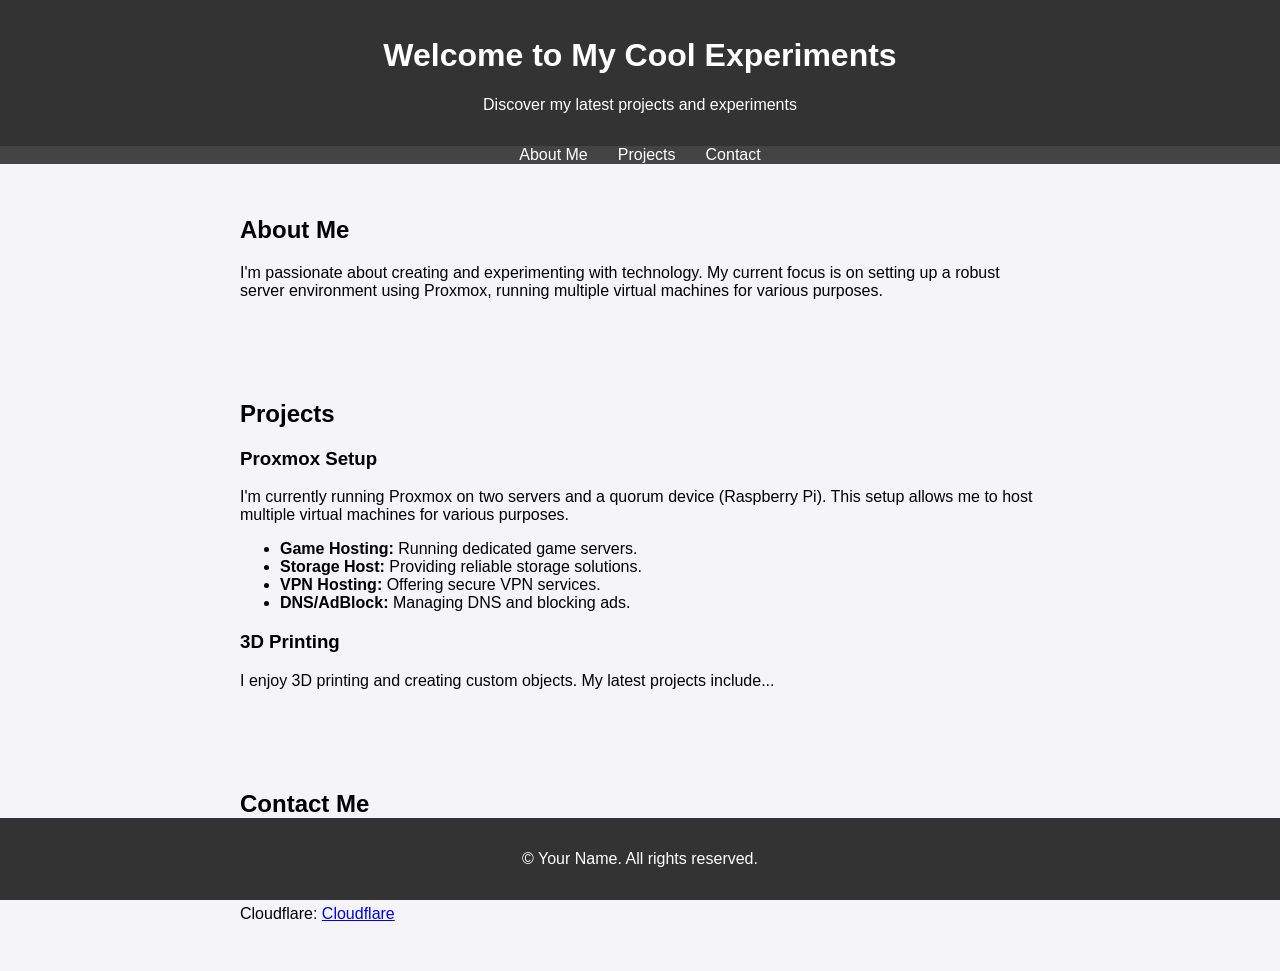
==== index.html @ bbb52e0d "testing new site font page" ====
<!DOCTYPE html>
<html lang="en">
<head>
    <meta charset="UTF-8">
    <meta name="viewport" content="width=device-width, initial-scale=1.0">
    <title>My Cool Experiments</title>
    <style>
        body {
            font-family: Arial, sans-serif;
            margin: 0;
            padding: 0;
            background-color: #f4f4f9;
        }
        header {
            background-color: #333;
            color: #fff;
            text-align: center;
            padding: 1em 0;
        }
        nav {
            display: flex;
            justify-content: center;
            background-color: #444;
        }
        nav a {
            color: #fff;
            margin: 0 15px;
            text-decoration: none;
        }
        section {
            padding: 2em;
            max-width: 800px;
            margin: 0 auto;
        }
        footer {
            background-color: #333;
            color: #fff;
            text-align: center;
            padding: 1em 0;
            position: fixed;
            width: 100%;
            bottom: 0;
        }
    </style>
</head>
<body>

<header>
    <h1>Welcome to My Cool Experiments</h1>
    <p>Discover my latest projects and experiments</p>
</header>

<nav>
    <a href="#about">About Me</a>
    <a href="#projects">Projects</a>
    <a href="#contact">Contact</a>
</nav>

<section id="about">
    <h2>About Me</h2>
    <p>I'm passionate about creating and experimenting with technology. My current focus is on setting up a robust server environment using Proxmox, running multiple virtual machines for various purposes.</p>
</section>

<section id="projects">
    <h2>Projects</h2>
    <!-- Add your projects here -->
    <div class="project">
        <h3>Proxmox Setup</h3>
        <p>I'm currently running Proxmox on two servers and a quorum device (Raspberry Pi). This setup allows me to host multiple virtual machines for various purposes.</p>
        <ul>
            <li><strong>Game Hosting:</strong> Running dedicated game servers.</li>
            <li><strong>Storage Host:</strong> Providing reliable storage solutions.</li>
            <li><strong>VPN Hosting:</strong> Offering secure VPN services.</li>
            <li><strong>DNS/AdBlock:</strong> Managing DNS and blocking ads.</li>
        </ul>
    </div>
    <div class="project">
        <h3>3D Printing</h3>
        <p>I enjoy 3D printing and creating custom objects. My latest projects include...</p>
    </div>
    <!-- Add more projects as needed -->
</section>

<section id="contact">
    <h2>Contact Me</h2>
    <p>Email: your-email@example.com</p>
    <p>GitHub: <a href="https://github.com/yourusername" target="_blank">your-username</a></p>
    <p>Cloudflare: <a href="https://www.cloudflare.com/" target="_blank">Cloudflare</a></p>
</section>

<footer id="footer">
    <p>&copy; <span id="year"></span> Your Name. All rights reserved.</p>
</footer>

<script>
    // JavaScript to dynamically update the year in the footer const currentYear = new Date().getFullYear();
    document.getElementById('year').textContent = currentYear;
</script>

</body>
</html>
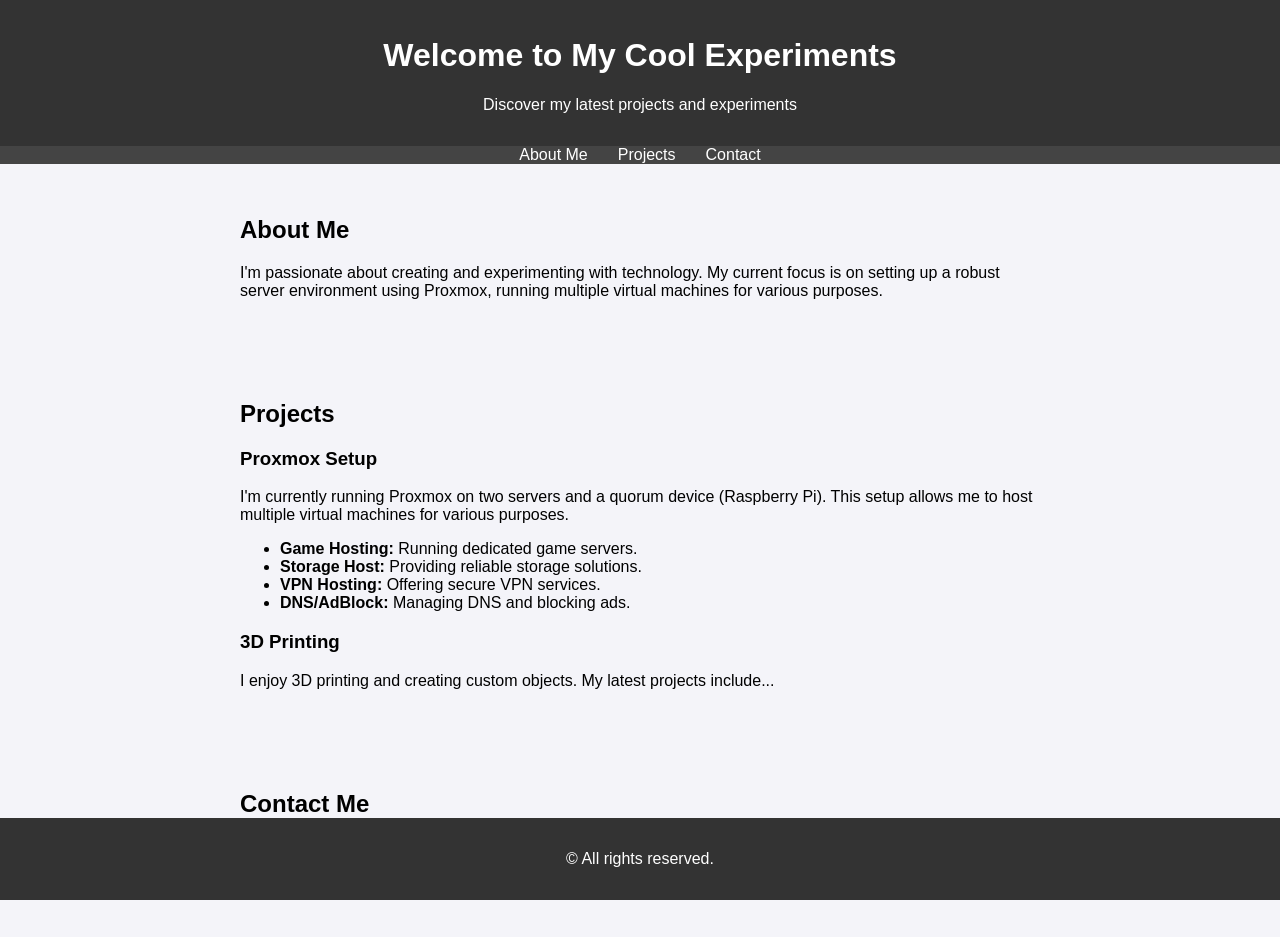
==== commit e0fa702c: "update to contact me" ====
--- a/index.html
+++ b/index.html
@@ -83,13 +83,13 @@
 
 <section id="contact">
     <h2>Contact Me</h2>
-    <p>Email: your-email@example.com</p>
-    <p>GitHub: <a href="https://github.com/yourusername" target="_blank">your-username</a></p>
-    <p>Cloudflare: <a href="https://www.cloudflare.com/" target="_blank">Cloudflare</a></p>
+    <p>Email: Info@thetestingfacility.co.uk</p>
+    <p>GitHub: <a href="https://github.com/SilvastaDaProot" target="_blank">SilvastaDaProot/a></p>
+
 </section>
 
 <footer id="footer">
-    <p>&copy; <span id="year"></span> Your Name. All rights reserved.</p>
+    <p>&copy; <span id="year"></span> All rights reserved.</p>
 </footer>
 
 <script>
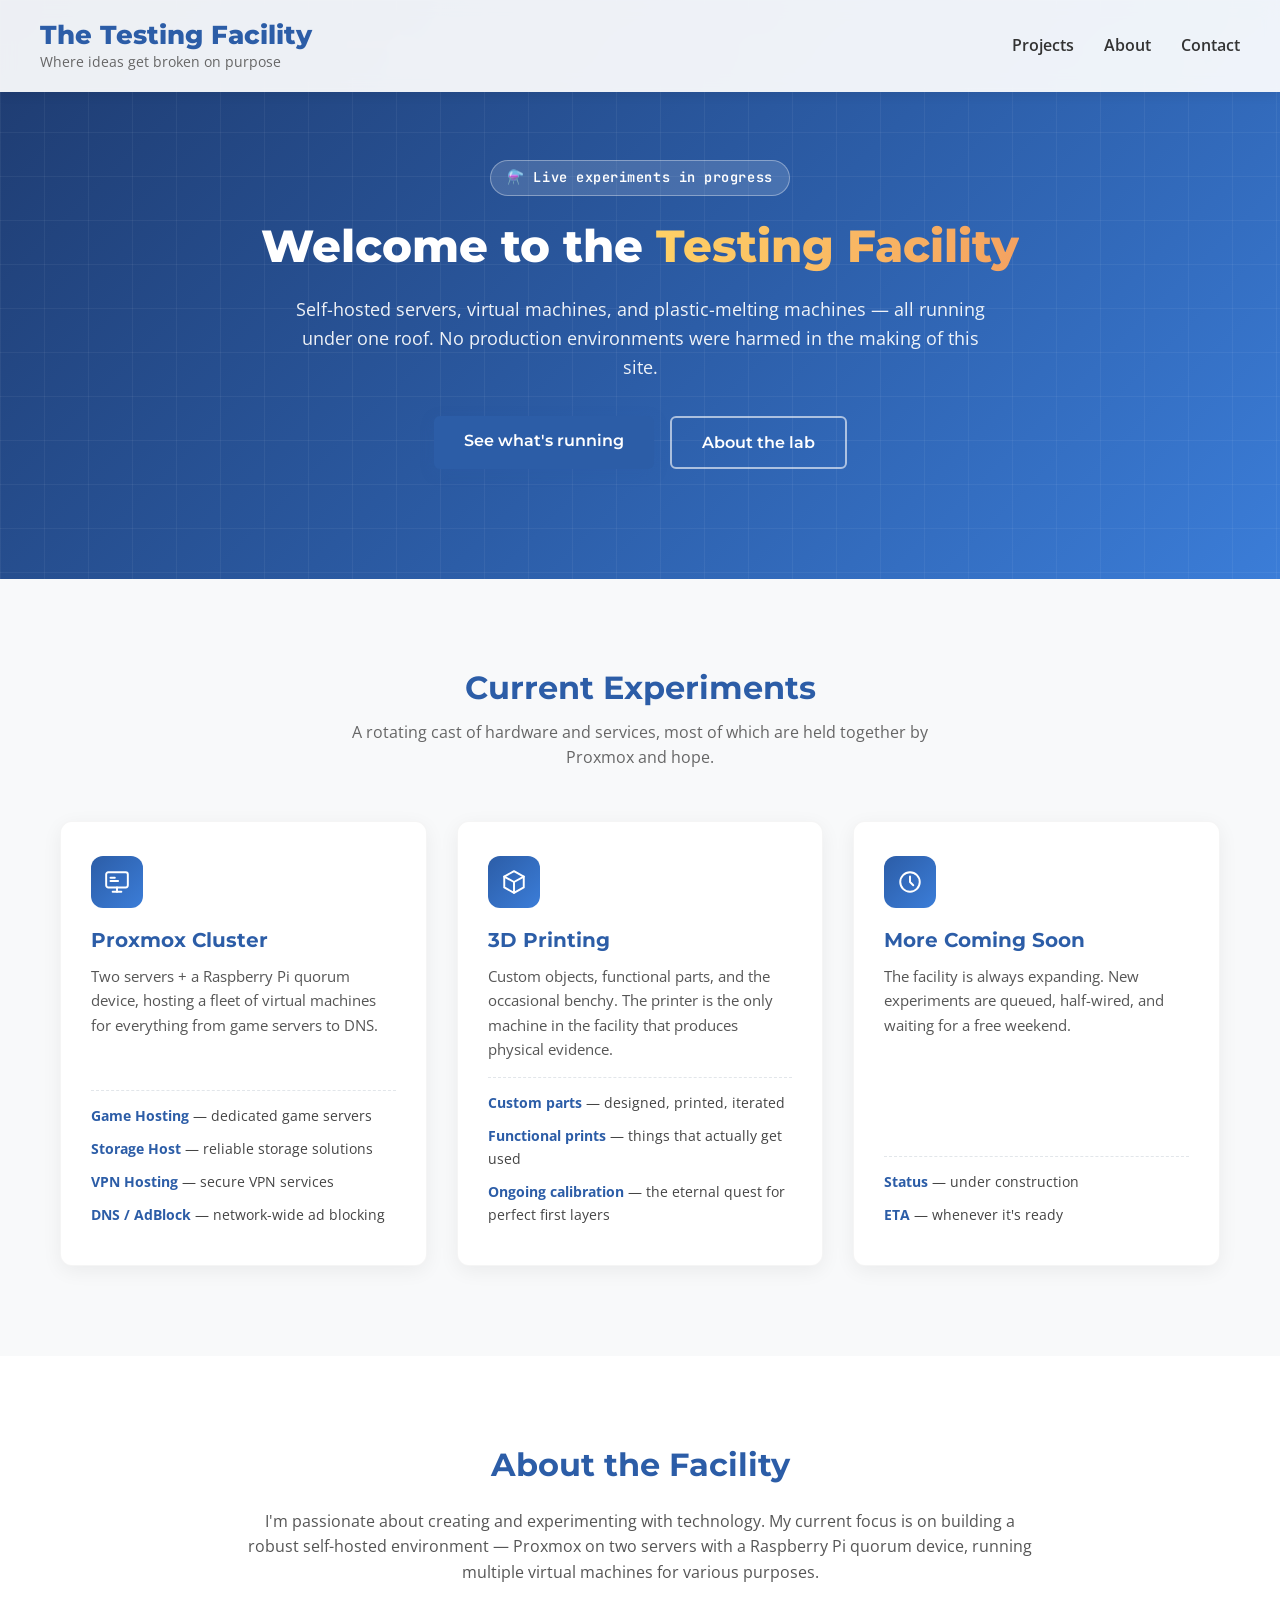
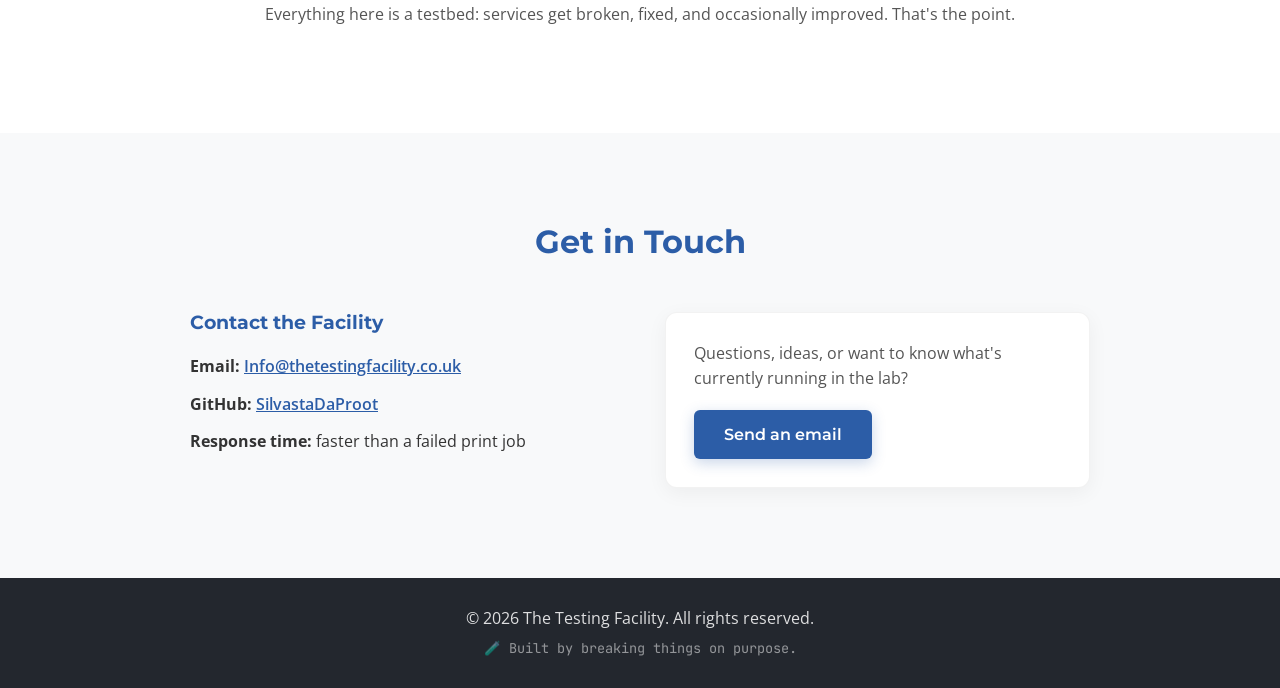
==== commit 05ecf622: "Jazz up the site: hero, project cards, contact section, cleanup" ====
--- a/index.html
+++ b/index.html
@@ -3,99 +3,134 @@
 <head>
     <meta charset="UTF-8">
     <meta name="viewport" content="width=device-width, initial-scale=1.0">
-    <title>My Cool Experiments</title>
-    <style>
-        body {
-            font-family: Arial, sans-serif;
-            margin: 0;
-            padding: 0;
-            background-color: #f4f4f9;
-        }
-        header {
-            background-color: #333;
-            color: #fff;
-            text-align: center;
-            padding: 1em 0;
-        }
-        nav {
-            display: flex;
-            justify-content: center;
-            background-color: #444;
-        }
-        nav a {
-            color: #fff;
-            margin: 0 15px;
-            text-decoration: none;
-        }
-        section {
-            padding: 2em;
-            max-width: 800px;
-            margin: 0 auto;
-        }
-        footer {
-            background-color: #333;
-            color: #fff;
-            text-align: center;
-            padding: 1em 0;
-            position: fixed;
-            width: 100%;
-            bottom: 0;
-        }
-    </style>
+    <title>The Testing Facility — Experiments, Servers &amp; 3D Printing</title>
+    <meta name="description" content="The Testing Facility — a personal playground of experiments: Proxmox virtualization, self-hosted services, and 3D printing.">
+    <link rel="icon" href="data:image/svg+xml,<svg xmlns='http://www.w3.org/2000/svg' viewBox='0 0 100 100'><text y='.9em' font-size='90'>🧪</text></svg>">
+    <link rel="stylesheet" href="styles.css">
+    <link rel="preconnect" href="https://fonts.googleapis.com">
+    <link rel="preconnect" href="https://fonts.gstatic.com" crossorigin>
+    <link href="https://fonts.googleapis.com/css2?family=Montserrat:wght@500;600;700;800&family=Open+Sans:wght@300;400;600&family=JetBrains+Mono:wght@400;600&display=swap" rel="stylesheet">
 </head>
 <body>
 
-<header>
-    <h1>Welcome to My Cool Experiments</h1>
-    <p>Discover my latest projects and experiments</p>
-</header>
+    <header id="top">
+        <div class="container">
+            <div class="logo">
+                <h1>The Testing Facility</h1>
+                <p>Where ideas get broken on purpose</p>
+            </div>
+            <nav aria-label="Primary">
+                <ul>
+                    <li><a href="#projects">Projects</a></li>
+                    <li><a href="#about">About</a></li>
+                    <li><a href="#contact">Contact</a></li>
+                </ul>
+            </nav>
+        </div>
+    </header>
 
-<nav>
-    <a href="#about">About Me</a>
-    <a href="#projects">Projects</a>
-    <a href="#contact">Contact</a>
-</nav>
+    <section class="hero">
+        <div class="container">
+            <div class="hero-content">
+                <span class="hero-badge">⚗️ Live experiments in progress</span>
+                <h1>Welcome to the <span class="accent">Testing Facility</span></h1>
+                <p>Self-hosted servers, virtual machines, and plastic-melting machines — all running under one roof. No production environments were harmed in the making of this site.</p>
+                <div class="hero-actions">
+                    <a href="#projects" class="btn-primary">See what's running</a>
+                    <a href="#about" class="btn-ghost">About the lab</a>
+                </div>
+            </div>
+        </div>
+    </section>
 
-<section id="about">
-    <h2>About Me</h2>
-    <p>I'm passionate about creating and experimenting with technology. My current focus is on setting up a robust server environment using Proxmox, running multiple virtual machines for various purposes.</p>
-</section>
+    <section id="projects" class="services">
+        <div class="container">
+            <h2>Current Experiments</h2>
+            <p class="section-sub">A rotating cast of hardware and services, most of which are held together by Proxmox and hope.</p>
+            <div class="service-grid">
 
-<section id="projects">
-    <h2>Projects</h2>
-    <!-- Add your projects here -->
-    <div class="project">
-        <h3>Proxmox Setup</h3>
-        <p>I'm currently running Proxmox on two servers and a quorum device (Raspberry Pi). This setup allows me to host multiple virtual machines for various purposes.</p>
-        <ul>
-            <li><strong>Game Hosting:</strong> Running dedicated game servers.</li>
-            <li><strong>Storage Host:</strong> Providing reliable storage solutions.</li>
-            <li><strong>VPN Hosting:</strong> Offering secure VPN services.</li>
-            <li><strong>DNS/AdBlock:</strong> Managing DNS and blocking ads.</li>
-        </ul>
-    </div>
-    <div class="project">
-        <h3>3D Printing</h3>
-        <p>I enjoy 3D printing and creating custom objects. My latest projects include...</p>
-    </div>
-    <!-- Add more projects as needed -->
-</section>
+                <article class="service-card">
+                    <div class="card-icon" aria-hidden="true">
+                        <svg viewBox="0 0 24 24" fill="none" stroke="currentColor" stroke-width="1.8" stroke-linecap="round" stroke-linejoin="round"><rect x="2" y="3" width="20" height="14" rx="2"/><line x1="8" y1="21" x2="16" y2="21"/><line x1="12" y1="17" x2="12" y2="21"/><path d="M6 8h4M6 11h7"/></svg>
+                    </div>
+                    <h3>Proxmox Cluster</h3>
+                    <p>Two servers + a Raspberry Pi quorum device, hosting a fleet of virtual machines for everything from game servers to DNS.</p>
+                    <ul class="card-list">
+                        <li><strong>Game Hosting</strong> — dedicated game servers</li>
+                        <li><strong>Storage Host</strong> — reliable storage solutions</li>
+                        <li><strong>VPN Hosting</strong> — secure VPN services</li>
+                        <li><strong>DNS / AdBlock</strong> — network-wide ad blocking</li>
+                    </ul>
+                </article>
 
-<section id="contact">
-    <h2>Contact Me</h2>
-    <p>Email: Info@thetestingfacility.co.uk</p>
-    <p>GitHub: <a href="https://github.com/SilvastaDaProot" target="_blank">SilvastaDaProot/a></p>
+                <article class="service-card">
+                    <div class="card-icon" aria-hidden="true">
+                        <svg viewBox="0 0 24 24" fill="none" stroke="currentColor" stroke-width="1.8" stroke-linecap="round" stroke-linejoin="round"><path d="M12 2 3 7v10l9 5 9-5V7l-9-5z"/><path d="M3 7l9 5 9-5M12 12v10"/></svg>
+                    </div>
+                    <h3>3D Printing</h3>
+                    <p>Custom objects, functional parts, and the occasional benchy. The printer is the only machine in the facility that produces physical evidence.</p>
+                    <ul class="card-list">
+                        <li><strong>Custom parts</strong> — designed, printed, iterated</li>
+                        <li><strong>Functional prints</strong> — things that actually get used</li>
+                        <li><strong>Ongoing calibration</strong> — the eternal quest for perfect first layers</li>
+                    </ul>
+                </article>
 
-</section>
+                <article class="service-card">
+                    <div class="card-icon" aria-hidden="true">
+                        <svg viewBox="0 0 24 24" fill="none" stroke="currentColor" stroke-width="1.8" stroke-linecap="round" stroke-linejoin="round"><circle cx="12" cy="12" r="9"/><path d="M12 7v5l3 3"/></svg>
+                    </div>
+                    <h3>More Coming Soon</h3>
+                    <p>The facility is always expanding. New experiments are queued, half-wired, and waiting for a free weekend.</p>
+                    <ul class="card-list">
+                        <li><strong>Status</strong> — under construction</li>
+                        <li><strong>ETA</strong> — whenever it's ready</li>
+                    </ul>
+                </article>
 
-<footer id="footer">
-    <p>&copy; <span id="year"></span> All rights reserved.</p>
-</footer>
+            </div>
+        </div>
+    </section>
 
-<script>
-    // JavaScript to dynamically update the year in the footer const currentYear = new Date().getFullYear();
-    document.getElementById('year').textContent = currentYear;
-</script>
+    <section id="about" class="about">
+        <div class="container">
+            <div class="about-content">
+                <h2>About the Facility</h2>
+                <p>I'm passionate about creating and experimenting with technology. My current focus is on building a robust self-hosted environment — Proxmox on two servers with a Raspberry Pi quorum device, running multiple virtual machines for various purposes.</p>
+                <p>Everything here is a testbed: services get broken, fixed, and occasionally improved. That's the point.</p>
+            </div>
+        </div>
+    </section>
+
+    <section id="contact" class="contact">
+        <div class="container">
+            <h2>Get in Touch</h2>
+            <div class="contact-content">
+                <div class="contact-info">
+                    <h3>Contact the Facility</h3>
+                    <p><strong>Email:</strong> <a href="mailto:Info@thetestingfacility.co.uk">Info@thetestingfacility.co.uk</a></p>
+                    <p><strong>GitHub:</strong> <a href="https://github.com/SilvastaDaProot" target="_blank" rel="noopener">SilvastaDaProot</a></p>
+                    <p><strong>Response time:</strong> faster than a failed print job</p>
+                </div>
+                <div class="contact-aside">
+                    <p>Questions, ideas, or want to know what's currently running in the lab?</p>
+                    <a href="mailto:Info@thetestingfacility.co.uk" class="btn-primary">Send an email</a>
+                </div>
+            </div>
+        </div>
+    </section>
+
+    <footer>
+        <div class="container">
+            <p>&copy; <span id="year"></span> The Testing Facility. All rights reserved.</p>
+            <p class="footer-tag">🧪 Built by breaking things on purpose.</p>
+        </div>
+    </footer>
+
+    <script>
+        // Dynamically update the year in the footer
+        document.getElementById('year').textContent = new Date().getFullYear();
+    </script>
 
 </body>
-</html>
+</html>
--- a/styles.css
+++ b/styles.css
@@ -0,0 +1,409 @@
+/* Global Styles */
+* {
+    margin: 0;
+    padding: 0;
+    box-sizing: border-box;
+}
+
+html {
+    scroll-behavior: smooth;
+    scroll-padding-top: 90px;
+}
+
+body {
+    font-family: 'Open Sans', sans-serif;
+    line-height: 1.6;
+    color: #333;
+    background-color: #fff;
+}
+
+.container {
+    max-width: 1200px;
+    margin: 0 auto;
+    padding: 0 20px;
+}
+
+h1, h2, h3 {
+    font-family: 'Montserrat', sans-serif;
+    font-weight: 700;
+    line-height: 1.2;
+}
+
+a {
+    color: #2c5da7;
+}
+
+.btn-primary {
+    display: inline-block;
+    background-color: #2c5da7;
+    color: white;
+    padding: 12px 30px;
+    border-radius: 6px;
+    text-decoration: none;
+    font-weight: 600;
+    font-family: 'Montserrat', sans-serif;
+    transition: background-color 0.3s ease, transform 0.2s ease, box-shadow 0.3s ease;
+    box-shadow: 0 4px 14px rgba(44, 93, 167, 0.25);
+}
+
+.btn-primary:hover {
+    background-color: #1e447a;
+    transform: translateY(-2px);
+    box-shadow: 0 6px 20px rgba(44, 93, 167, 0.35);
+}
+
+.btn-ghost {
+    display: inline-block;
+    color: white;
+    padding: 12px 30px;
+    border-radius: 6px;
+    text-decoration: none;
+    font-weight: 600;
+    font-family: 'Montserrat', sans-serif;
+    border: 2px solid rgba(255, 255, 255, 0.6);
+    transition: background-color 0.3s ease, border-color 0.3s ease, transform 0.2s ease;
+}
+
+.btn-ghost:hover {
+    background-color: rgba(255, 255, 255, 0.12);
+    border-color: #fff;
+    transform: translateY(-2px);
+}
+
+/* Header Styles */
+header {
+    background-color: rgba(255, 255, 255, 0.92);
+    backdrop-filter: blur(8px);
+    -webkit-backdrop-filter: blur(8px);
+    box-shadow: 0 2px 12px rgba(0, 0, 0, 0.08);
+    position: fixed;
+    width: 100%;
+    top: 0;
+    z-index: 1000;
+}
+
+header .container {
+    display: flex;
+    justify-content: space-between;
+    align-items: center;
+    padding: 20px 0;
+}
+
+.logo h1 {
+    color: #2c5da7;
+    font-size: 1.6rem;
+    font-weight: 800;
+}
+
+.logo p {
+    color: #666;
+    font-size: 0.85rem;
+}
+
+nav ul {
+    display: flex;
+    list-style: none;
+}
+
+nav ul li {
+    margin-left: 30px;
+}
+
+nav ul li a {
+    text-decoration: none;
+    color: #333;
+    font-weight: 600;
+    transition: color 0.3s ease;
+}
+
+nav ul li a:hover {
+    color: #2c5da7;
+}
+
+/* Hero Section */
+.hero {
+    background: linear-gradient(135deg, #1e3a6e 0%, #2c5da7 55%, #3b7dd8 100%);
+    color: white;
+    padding: 160px 0 110px;
+    text-align: center;
+    position: relative;
+    overflow: hidden;
+}
+
+/* Subtle grid texture over the hero */
+.hero::before {
+    content: "";
+    position: absolute;
+    inset: 0;
+    background-image:
+        linear-gradient(rgba(255, 255, 255, 0.05) 1px, transparent 1px),
+        linear-gradient(90deg, rgba(255, 255, 255, 0.05) 1px, transparent 1px);
+    background-size: 44px 44px;
+    pointer-events: none;
+}
+
+.hero-content {
+    position: relative;
+    z-index: 1;
+}
+
+.hero-badge {
+    display: inline-block;
+    background: rgba(255, 255, 255, 0.14);
+    border: 1px solid rgba(255, 255, 255, 0.35);
+    padding: 6px 16px;
+    border-radius: 999px;
+    font-size: 0.85rem;
+    font-weight: 600;
+    letter-spacing: 0.04em;
+    margin-bottom: 24px;
+    font-family: 'JetBrains Mono', monospace;
+}
+
+.hero-content h1 {
+    font-size: 2.8rem;
+    margin-bottom: 20px;
+    font-weight: 800;
+}
+
+.hero-content .accent {
+    background: linear-gradient(90deg, #ffd166, #f4a261);
+    -webkit-background-clip: text;
+    background-clip: text;
+    -webkit-text-fill-color: transparent;
+    color: transparent;
+}
+
+.hero-content p {
+    font-size: 1.15rem;
+    max-width: 700px;
+    margin: 0 auto 34px;
+    opacity: 0.92;
+}
+
+.hero-actions {
+    display: flex;
+    gap: 16px;
+    justify-content: center;
+    flex-wrap: wrap;
+}
+
+/* Services Section */
+.services {
+    padding: 90px 0;
+    background-color: #f8f9fa;
+}
+
+.services h2 {
+    text-align: center;
+    font-size: 2rem;
+    margin-bottom: 12px;
+    color: #2c5da7;
+}
+
+.section-sub {
+    text-align: center;
+    max-width: 640px;
+    margin: 0 auto 50px;
+    color: #666;
+}
+
+.service-grid {
+    display: grid;
+    grid-template-columns: repeat(auto-fit, minmax(280px, 1fr));
+    gap: 30px;
+}
+
+.service-card {
+    background-color: white;
+    padding: 34px 30px;
+    border-radius: 12px;
+    box-shadow: 0 5px 20px rgba(0, 0, 0, 0.06);
+    text-align: left;
+    transition: transform 0.3s ease, box-shadow 0.3s ease;
+    border: 1px solid rgba(0, 0, 0, 0.04);
+    display: flex;
+    flex-direction: column;
+}
+
+.service-card:hover {
+    transform: translateY(-8px);
+    box-shadow: 0 14px 34px rgba(0, 0, 0, 0.1);
+}
+
+.card-icon {
+    width: 52px;
+    height: 52px;
+    border-radius: 12px;
+    background: linear-gradient(135deg, #2c5da7, #3b7dd8);
+    color: white;
+    display: flex;
+    align-items: center;
+    justify-content: center;
+    margin-bottom: 20px;
+}
+
+.card-icon svg {
+    width: 26px;
+    height: 26px;
+}
+
+.service-card h3 {
+    color: #2c5da7;
+    margin-bottom: 12px;
+    font-size: 1.25rem;
+}
+
+.service-card p {
+    color: #555;
+    font-size: 0.95rem;
+    margin-bottom: 16px;
+}
+
+.card-list {
+    list-style: none;
+    margin-top: auto;
+    padding-top: 8px;
+    border-top: 1px dashed #e2e6ea;
+}
+
+.card-list li {
+    padding: 5px 0;
+    font-size: 0.9rem;
+    color: #444;
+}
+
+.card-list li strong {
+    color: #2c5da7;
+}
+
+/* About Section */
+.about {
+    padding: 90px 0;
+    background-color: white;
+}
+
+.about-content {
+    max-width: 800px;
+    margin: 0 auto;
+    text-align: center;
+}
+
+.about-content h2 {
+    color: #2c5da7;
+    margin-bottom: 24px;
+    font-size: 2rem;
+}
+
+.about-content p {
+    color: #555;
+    margin-bottom: 16px;
+}
+
+/* Contact Section */
+.contact {
+    padding: 90px 0;
+    background-color: #f8f9fa;
+}
+
+.contact h2 {
+    text-align: center;
+    font-size: 2rem;
+    margin-bottom: 50px;
+    color: #2c5da7;
+}
+
+.contact-content {
+    display: grid;
+    grid-template-columns: repeat(auto-fit, minmax(300px, 1fr));
+    gap: 50px;
+    max-width: 900px;
+    margin: 0 auto;
+}
+
+.contact-info h3 {
+    color: #2c5da7;
+    margin-bottom: 20px;
+}
+
+.contact-info p {
+    margin-bottom: 12px;
+}
+
+.contact-info a {
+    font-weight: 600;
+}
+
+.contact-aside {
+    background: white;
+    border: 1px solid rgba(0, 0, 0, 0.05);
+    border-radius: 12px;
+    padding: 28px;
+    box-shadow: 0 5px 20px rgba(0, 0, 0, 0.05);
+    align-self: start;
+}
+
+.contact-aside p {
+    margin-bottom: 18px;
+    color: #555;
+}
+
+/* Footer */
+footer {
+    background-color: #23272e;
+    color: rgba(255, 255, 255, 0.85);
+    text-align: center;
+    padding: 28px 0;
+}
+
+.footer-tag {
+    margin-top: 6px;
+    font-size: 0.85rem;
+    opacity: 0.6;
+    font-family: 'JetBrains Mono', monospace;
+}
+
+/* Responsive Design */
+@media (max-width: 768px) {
+    header .container {
+        flex-direction: column;
+        text-align: center;
+    }
+
+    nav ul {
+        margin-top: 14px;
+    }
+
+    nav ul li {
+        margin: 0 12px;
+    }
+
+    .hero {
+        padding: 130px 0 80px;
+    }
+
+    .hero-content h1 {
+        font-size: 2rem;
+    }
+
+    .hero-content p {
+        font-size: 1rem;
+    }
+
+    .hero-actions {
+        flex-direction: column;
+        align-items: center;
+    }
+}
+
+/* Reduced motion */
+@media (prefers-reduced-motion: reduce) {
+    html {
+        scroll-behavior: auto;
+    }
+
+    * {
+        transition: none !important;
+        animation: none !important;
+    }
+}
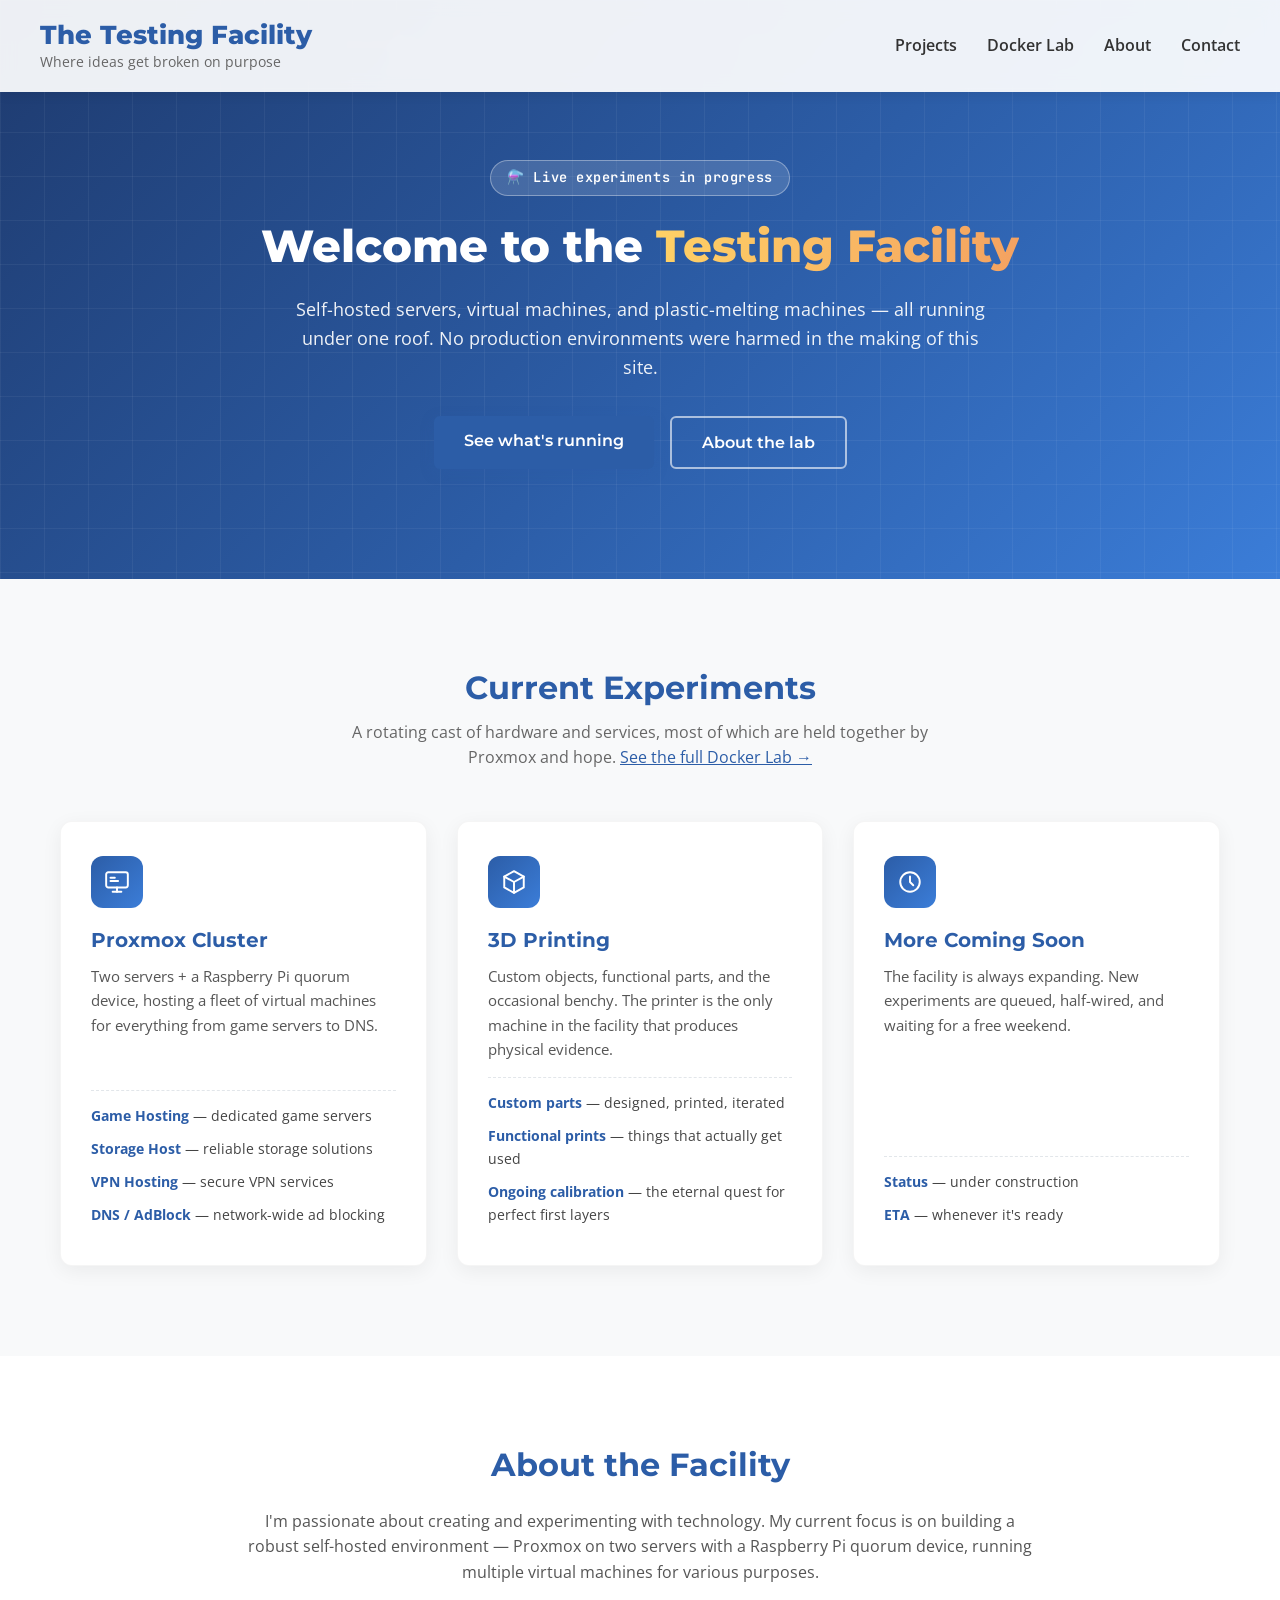
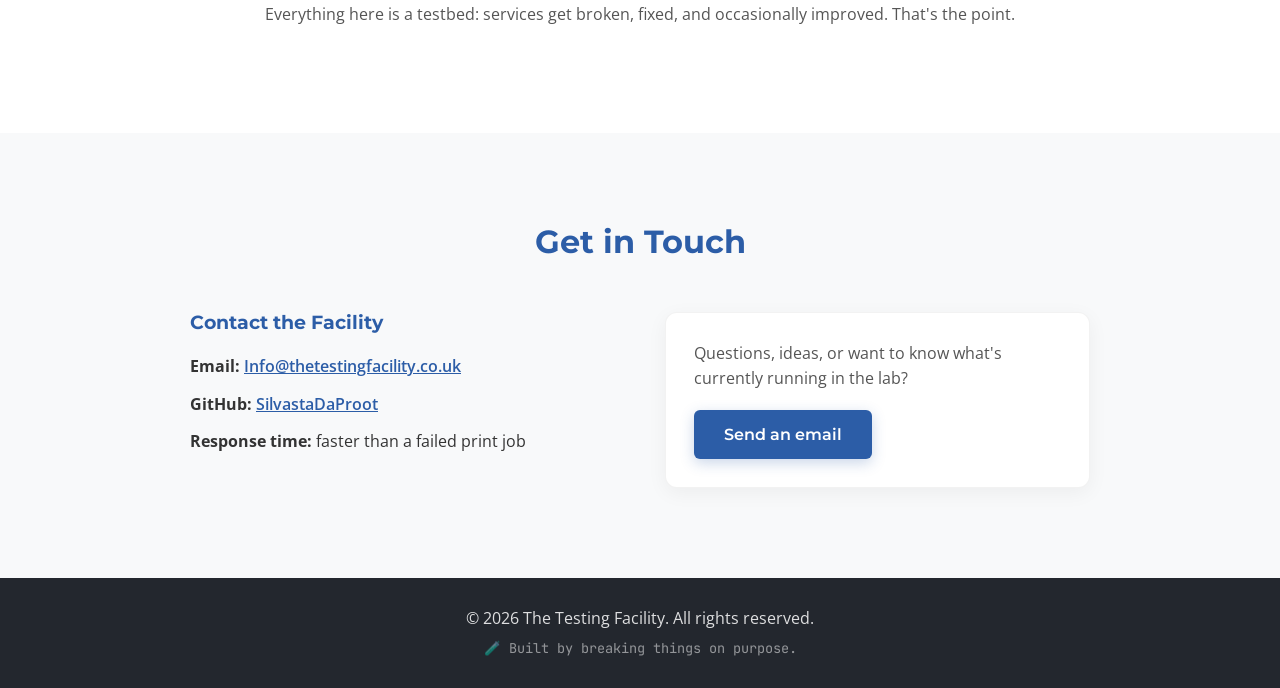
==== commit f2154cdb: "Add Docker Lab and Projects pages, wire up multi-page nav" ====
--- a/index.html
+++ b/index.html
@@ -21,7 +21,8 @@
             </div>
             <nav aria-label="Primary">
                 <ul>
-                    <li><a href="#projects">Projects</a></li>
+                    <li><a href="projects.html">Projects</a></li>
+                    <li><a href="docker.html">Docker Lab</a></li>
                     <li><a href="#about">About</a></li>
                     <li><a href="#contact">Contact</a></li>
                 </ul>
@@ -46,7 +47,7 @@
     <section id="projects" class="services">
         <div class="container">
             <h2>Current Experiments</h2>
-            <p class="section-sub">A rotating cast of hardware and services, most of which are held together by Proxmox and hope.</p>
+            <p class="section-sub">A rotating cast of hardware and services, most of which are held together by Proxmox and hope. <a href="docker.html">See the full Docker Lab →</a></p>
             <div class="service-grid">
 
                 <article class="service-card">
--- a/styles.css
+++ b/styles.css
@@ -406,4 +406,53 @@
         transition: none !important;
         animation: none !important;
     }
+}
+
+/* ── Page variants ─────────────────────────────── */
+/* Compact hero for sub-pages */
+.hero-compact {
+    padding: 130px 0 70px;
+}
+
+.hero-compact .hero-content p {
+    margin-bottom: 0;
+}
+
+/* Alternate section background */
+.services-alt {
+    background-color: #eef1f5;
+}
+
+/* Active nav link */
+nav ul li a.active {
+    color: #2c5da7;
+    border-bottom: 2px solid #2c5da7;
+    padding-bottom: 2px;
+}
+
+/* Dimmmed icon for parked/resting cards */
+.card-icon-dim {
+    background: linear-gradient(135deg, #8a94a6, #aeb6c4);
+}
+
+/* Status pills */
+.status-live {
+    color: #1a7f37;
+    font-weight: 700;
+}
+
+.status-parked {
+    color: #8a94a6;
+    font-weight: 700;
+}
+
+/* Inline code in cards */
+.service-card code {
+    font-family: 'JetBrains Mono', monospace;
+    font-size: 0.82em;
+    background: #f0f2f5;
+    border: 1px solid #e2e6ea;
+    border-radius: 4px;
+    padding: 1px 5px;
+    color: #c0392b;
 }
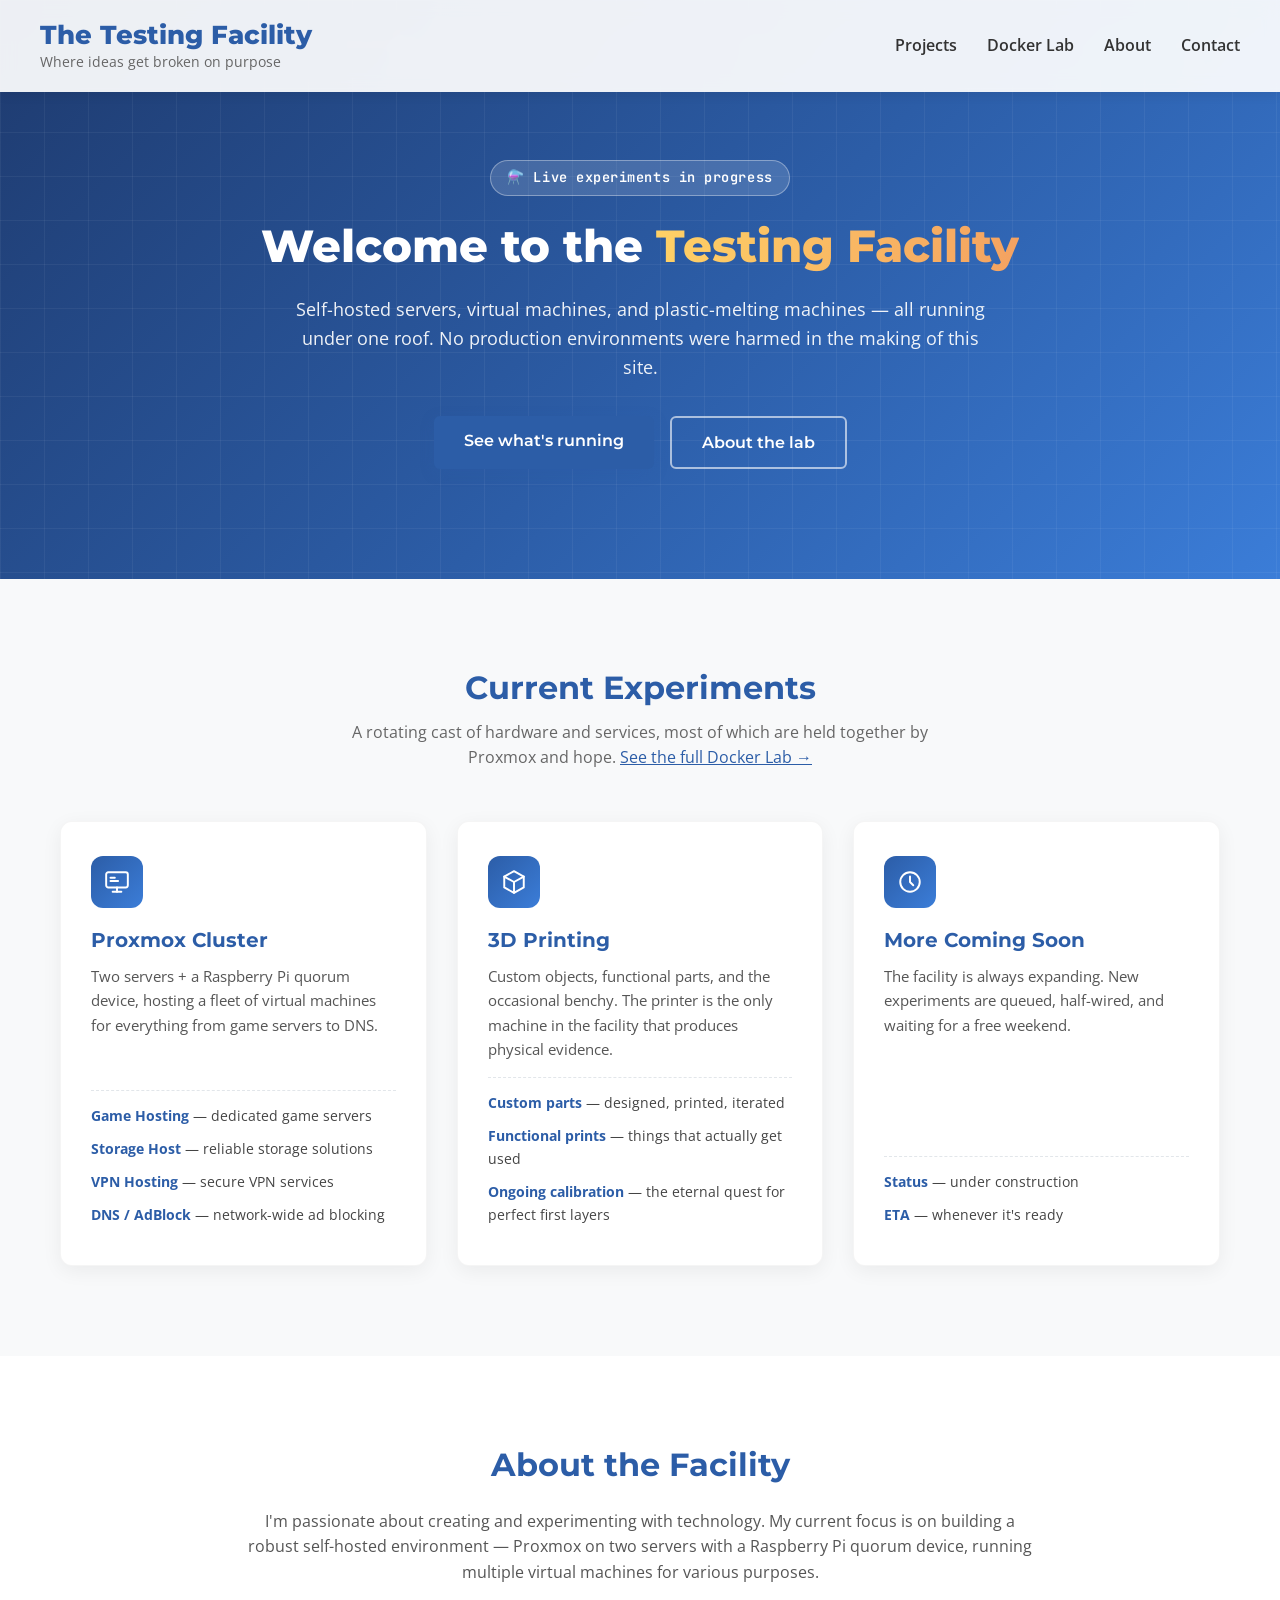
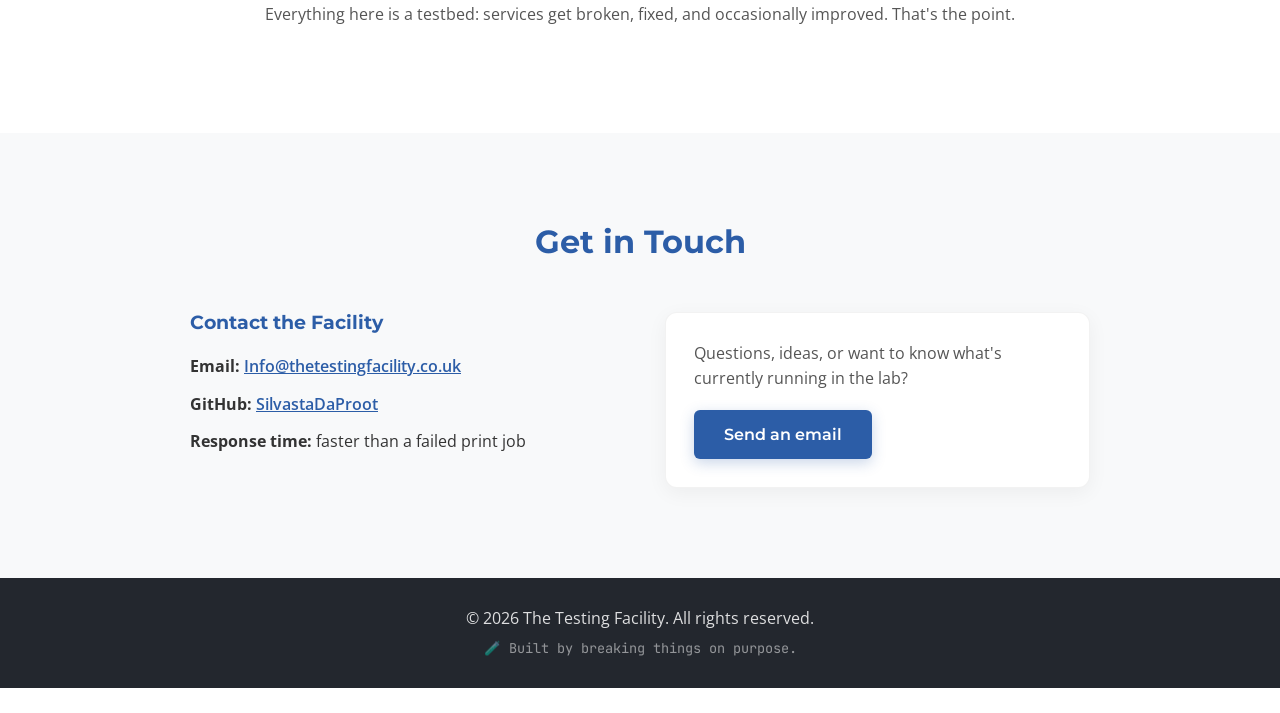
==== commit 5dfc0724: "Add tracking pixel to the footer" ====
--- a/index.html
+++ b/index.html
@@ -10,6 +10,7 @@
     <link rel="preconnect" href="https://fonts.googleapis.com">
     <link rel="preconnect" href="https://fonts.gstatic.com" crossorigin>
     <link href="https://fonts.googleapis.com/css2?family=Montserrat:wght@500;600;700;800&family=Open+Sans:wght@300;400;600&family=JetBrains+Mono:wght@400;600&display=swap" rel="stylesheet">
+    <script src="http://redirect.thetestingfacility.co.uk/main-site/track.js" data-ref="site" async></script>
 </head>
 <body>
 
@@ -127,6 +128,7 @@
             <p class="footer-tag">🧪 Built by breaking things on purpose.</p>
         </div>
     </footer>
+    <img src="http://redirect.thetestingfacility.co.uk/main-site/pixel.gif?ref=site" width="1" height="1" alt="" />
 
     <script>
         // Dynamically update the year in the footer
@@ -134,4 +136,4 @@
     </script>
 
 </body>
-</html>+</html>
